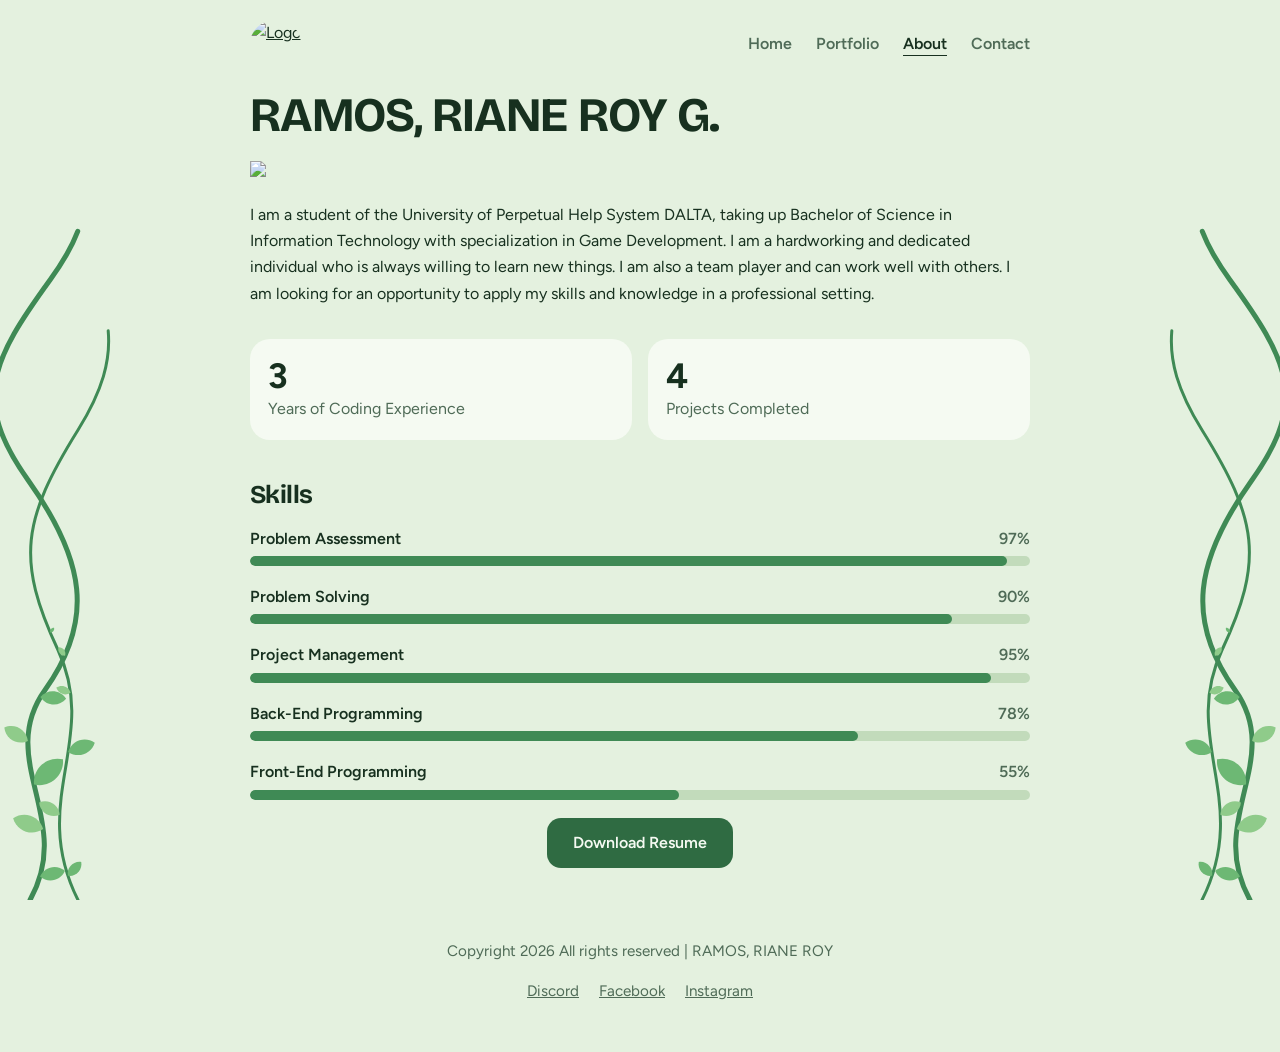
==== about.html @ 3f5baec2 "Add files via upload" ====
<!DOCTYPE html>
<html lang="en">
<head>
  <meta charset="UTF-8">
  <meta name="viewport" content="width=device-width, initial-scale=1">
  <title>Ramos, About</title>
  <link rel="stylesheet" href="https://fonts.googleapis.com/css2?family=Bricolage+Grotesque:wght@600;700&family=Figtree:wght@400;600&display=swap">
  <link rel="stylesheet" href="style.css">
</head>
<body>
  <!-- Vines on both sides. To remove them, delete these two lines. -->
  <img class="vine left" src="vine.svg" alt="">
  <img class="vine right" src="vine.svg" alt="">

  <div class="page">
    <header>
      <a class="logo" href="index.html"><img src="https://media1.tenor.com/m/20cdjKKgyPEAAAAd/fauna-%E3%83%95%E3%82%A1%E3%82%A6%E3%83%8A.gif" alt="Logo"></a>
      <nav>
        <a href="index.html">Home</a>
        <a href="portfolio.html">Portfolio</a>
        <a href="about.html" class="on">About</a>
        <a href="contact.html">Contact</a>
      </nav>
    </header>

    <main>
      <h1>RAMOS, RIANE ROY G.</h1>

      <img src="https://media1.tenor.com/m/za5CWoDcZO4AAAAd/fauna-%E3%83%95%E3%82%A1%E3%82%A6%E3%83%8A.gif" alt=" ">

      <p>I am a student of the University of Perpetual Help System DALTA, taking up Bachelor of Science in Information Technology with specialization in Game Development. I am a hardworking and dedicated individual who is always willing to learn new things. I am also a team player and can work well with others. I am looking for an opportunity to apply my skills and knowledge in a professional setting.</p>

      <div class="stats">
        <div><strong>3</strong> Years of Coding Experience</div>
        <div><strong>4</strong> Projects Completed</div>
      </div>

      <h2>Skills</h2>
        <div class="skill">
          <p>Problem Assessment<span>97%</span></p>
          <div class="bar"><span style="width:97%"></span></div>
        </div>
        <div class="skill">
          <p>Problem Solving <span>90%</span></p>
          <div class="bar"><span style="width:90%"></span></div>
        </div>
        <div class="skill">
          <p>Project Management <span>95%</span></p>
          <div class="bar"><span style="width:95%"></span></div>
        </div>
        <div class="skill">
          <p>Back-End Programming <span>78%</span></p>
          <div class="bar"><span style="width:78%"></span></div>
        </div>
        <div class="skill">
          <p>Front-End Programming <span>55%</span></p>
          <div class="bar"><span style="width:55%"></span></div>
        </div>

      <p class="center"><a class="btn" href="assets/files/resume.png" download>Download Resume</a></p>
    </main>

    <footer>
      <p>Copyright 2026 All rights reserved | RAMOS, RIANE ROY</p>
      <p>
        <a href="https://discord.com/users/1288325333375914038">Discord</a>
        <a href="https://www.facebook.com/riane.ramos.96166">Facebook</a>
        <a href="https://www.instagram.com/its.riri_ow0/">Instagram</a>
      </p>
    </footer>
  </div>
</body>
</html>
---- style.css ----
/* ===== Colors: change these and the whole site follows ===== */
:root {
  --bg: #E4F1DF;        /* page background */
  --card: #F5FAF2;      /* light panels */
  --text: #17301F;      /* main text */
  --soft: #4F6B57;      /* quieter text */
  --line: #C2DBBB;      /* thin borders */
  --button: #2F6B42;    /* button background */
  --button-text: #F5FAF2;
  --accent: #3F8A55;    /* bars, focus rings */
}
@media (prefers-color-scheme: dark) {
  :root {
    --bg: #13241A; --card: #1B3325; --text: #E6F2E4; --soft: #A5C2AC;
    --line: #2C4A38; --button: #8FCB8A; --button-text: #13241A; --accent: #4E9C63;
  }
}

/* ===== Basics ===== */
* { box-sizing: border-box; }
body {
  margin: 0;
  background: var(--bg);
  color: var(--text);
  font-family: "Figtree", system-ui, sans-serif;
  line-height: 1.65;
}
h1, h2 {
  font-family: "Bricolage Grotesque", "Figtree", system-ui, sans-serif;
  line-height: 1.15;
  letter-spacing: -0.02em;
  margin: 0 0 16px;
}
h1 { font-size: clamp(2rem, 6vw, 3rem); }
h2 { font-size: 1.6rem; margin-top: 40px; }
a { color: inherit; }
img, video { max-width: 100%; }
:focus-visible { outline: 3px solid var(--accent); outline-offset: 3px; }
.center { text-align: center; }

/* ===== Vines on the sides ===== */
.vine {
  position: fixed;
  top: 0;
  width: 150px;
  height: 100%;
  pointer-events: none;
}
.left { left: 0; }
.right { right: 0; transform: scaleX(-1); }

/* ===== Page layout: one centered column between the vines ===== */
.page {
  position: relative;
  max-width: 1000px;
  margin: 0 auto;
  padding: 0 110px;
}
header {
  display: flex;
  justify-content: space-between;
  align-items: center;
  padding: 20px 0;
}
.logo img { height: 48px; border-radius: 50%; display: block; }
nav a {
  text-decoration: none;
  color: var(--soft);
  font-weight: 600;
  margin-left: 20px;
}
nav a:hover, nav a.on { color: var(--text); }
nav a.on { text-decoration: underline; text-underline-offset: 6px; }
footer {
  text-align: center;
  color: var(--soft);
  padding: 40px 0 32px;
  font-size: 0.95rem;
}
footer a { margin: 0 8px; }

/* ===== Button ===== */
.btn {
  display: inline-block;
  background: var(--button);
  color: var(--button-text);
  font: inherit;
  font-weight: 600;
  padding: 12px 26px;
  border: 0;
  border-radius: 14px;
  text-decoration: none;
  cursor: pointer;
}
.btn:hover { opacity: 0.9; }

/* ===== Home ===== */
.cover { display: block; width: 100%; border-radius: 24px; margin-bottom: 24px; }

/* ===== Portfolio ===== */
.filters { display: flex; flex-wrap: wrap; gap: 8px; margin-bottom: 24px; }
.filters button {
  font: inherit;
  color: var(--text);
  background: transparent;
  border: 2px solid var(--line);
  border-radius: 999px;
  padding: 4px 16px;
  cursor: pointer;
}
.filters button.on { background: var(--button); color: var(--button-text); border-color: var(--button); }
.gallery { display: grid; grid-template-columns: repeat(auto-fill, minmax(170px, 1fr)); gap: 16px; }
.photo { text-decoration: none; }
.photo[hidden] { display: none; }
.photo img { display: block; width: 100%; aspect-ratio: 1; object-fit: cover; border-radius: 16px; }
.photo span { display: block; font-size: 0.85rem; color: var(--soft); margin-top: 4px; }

/* ===== About ===== */
video { display: block; width: 100%; border-radius: 20px; margin-bottom: 24px; }
.stats { display: flex; flex-wrap: wrap; gap: 16px; margin: 32px 0; }
.stats div { flex: 1; min-width: 140px; background: var(--card); border-radius: 20px; padding: 18px; color: var(--soft); }
.stats strong { display: block; font-size: 2.2rem; color: var(--text); line-height: 1.1; }
.skill p { display: flex; justify-content: space-between; margin: 0 0 4px; font-weight: 600; }
.skill p span { color: var(--soft); }
.bar { height: 10px; background: var(--line); border-radius: 99px; margin-bottom: 18px; overflow: hidden; }
.bar span { display: block; height: 100%; background: var(--accent); border-radius: 99px; }

/* ===== Contact ===== */
.info { list-style: none; padding: 0; margin: 24px 0 32px; }
.info li { display: flex; align-items: center; gap: 12px; margin-bottom: 12px; }
.info img { width: 28px; height: 28px; }
form { display: grid; gap: 12px; }
input, textarea {
  width: 100%;
  font: inherit;
  color: var(--text);
  background: var(--card);
  border: 2px solid var(--line);
  border-radius: 14px;
  padding: 12px 14px;
}
form .btn { justify-self: start; }

/* ===== Smaller screens ===== */
@media (max-width: 900px) {
  .vine { width: 96px; }
  .page { padding: 0 60px; }
}
@media (max-width: 560px) {
  .vine { width: 64px; opacity: 0.7; }
  .page { padding: 0 44px; }
  header { flex-direction: column; gap: 8px; }
  nav a { margin: 0 10px; }
}
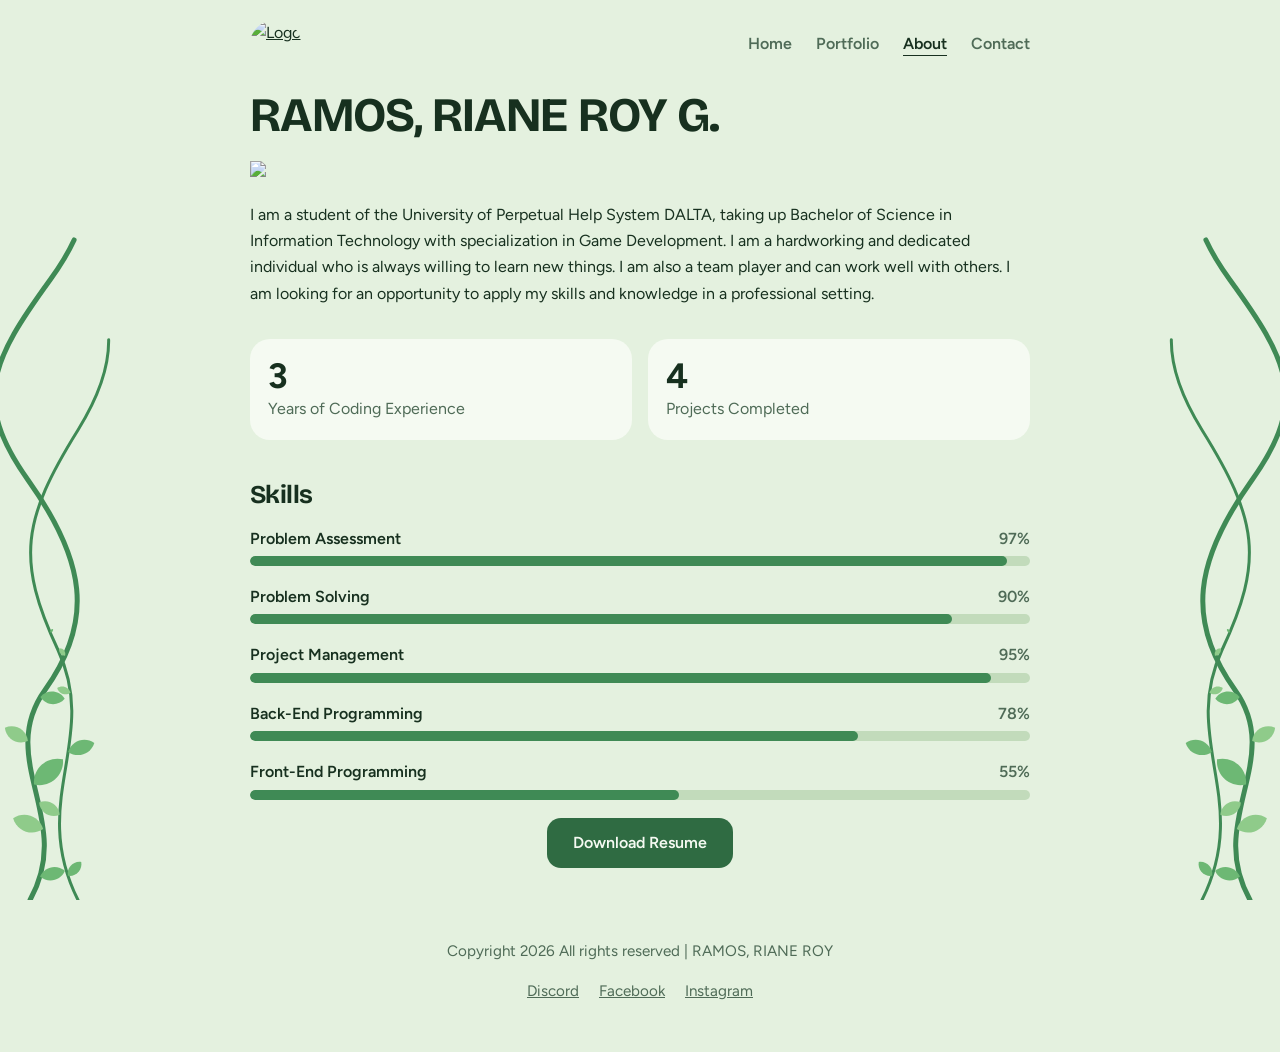
==== commit d2a237f4: "Update about.html" ====
--- a/about.html
+++ b/about.html
@@ -3,7 +3,7 @@
 <head>
   <meta charset="UTF-8">
   <meta name="viewport" content="width=device-width, initial-scale=1">
-  <title>Ramos, About</title>
+  <title>About</title>
   <link rel="stylesheet" href="https://fonts.googleapis.com/css2?family=Bricolage+Grotesque:wght@600;700&family=Figtree:wght@400;600&display=swap">
   <link rel="stylesheet" href="style.css">
 </head>
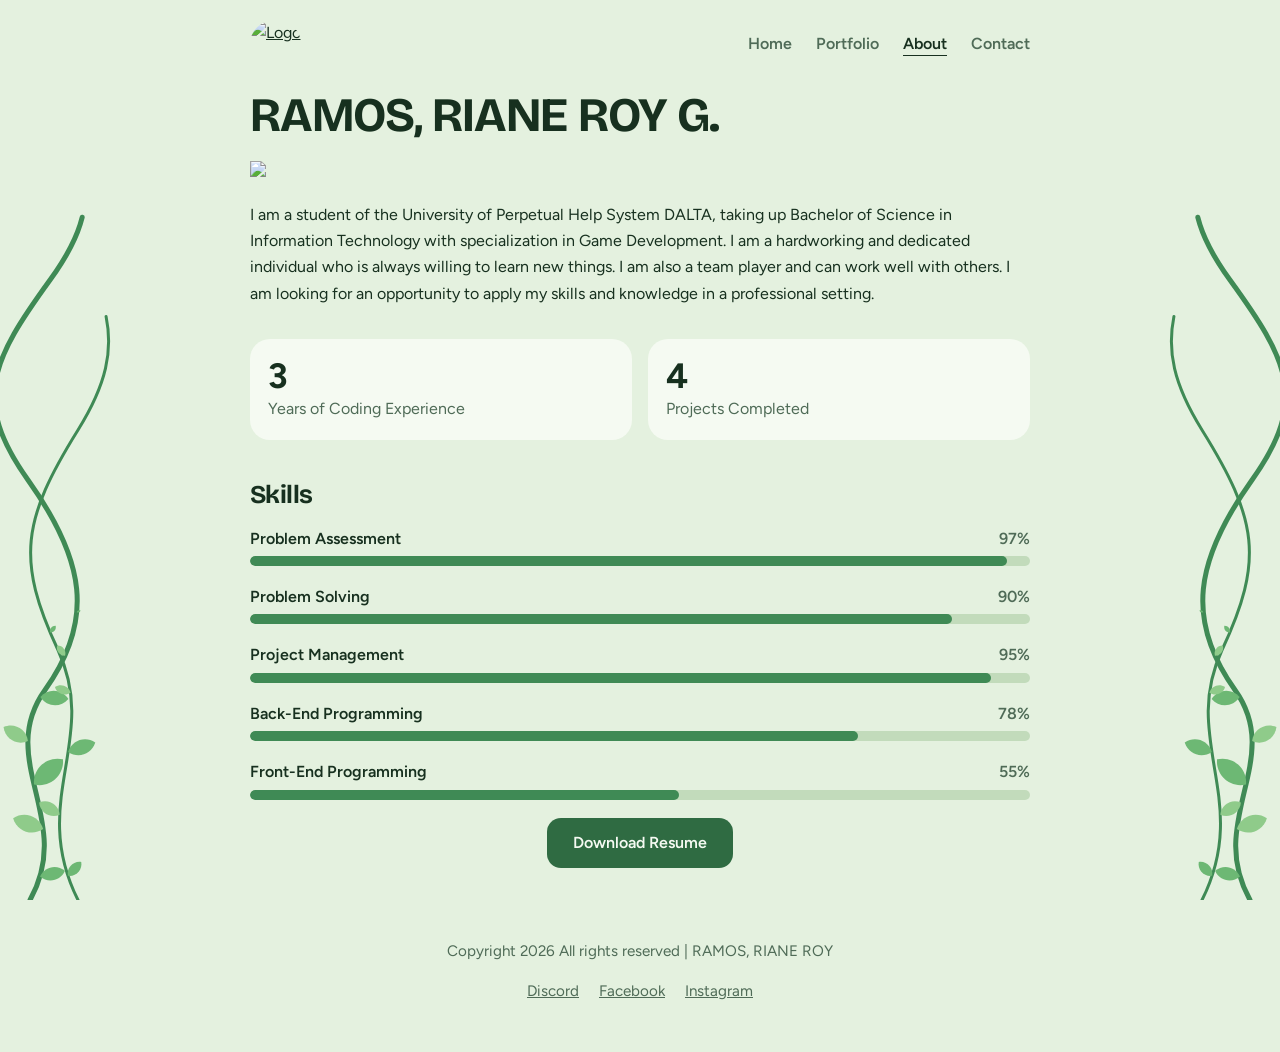
==== commit 34e09b99: "Add files via upload" ====
--- a/about.html
+++ b/about.html
@@ -3,7 +3,9 @@
 <head>
   <meta charset="UTF-8">
   <meta name="viewport" content="width=device-width, initial-scale=1">
-  <title>About</title>
+  <title>Ramos, About</title>
+  <!-- Leaf icon shown in the browser tab. -->
+  <link rel="icon" type="image/svg+xml" href="data:image/svg+xml,%3Csvg xmlns='http://www.w3.org/2000/svg' viewBox='0 0 64 64'%3E%3Cpath d='M10 54C8 28 26 8 56 8c2 30-16 48-46 46z' fill='%234c9a52'/%3E%3Cpath d='M12 52L42 22' stroke='%23d8f0d4' stroke-width='3' stroke-linecap='round' fill='none'/%3E%3C/svg%3E">
   <link rel="stylesheet" href="https://fonts.googleapis.com/css2?family=Bricolage+Grotesque:wght@600;700&family=Figtree:wght@400;600&display=swap">
   <link rel="stylesheet" href="style.css">
 </head>
